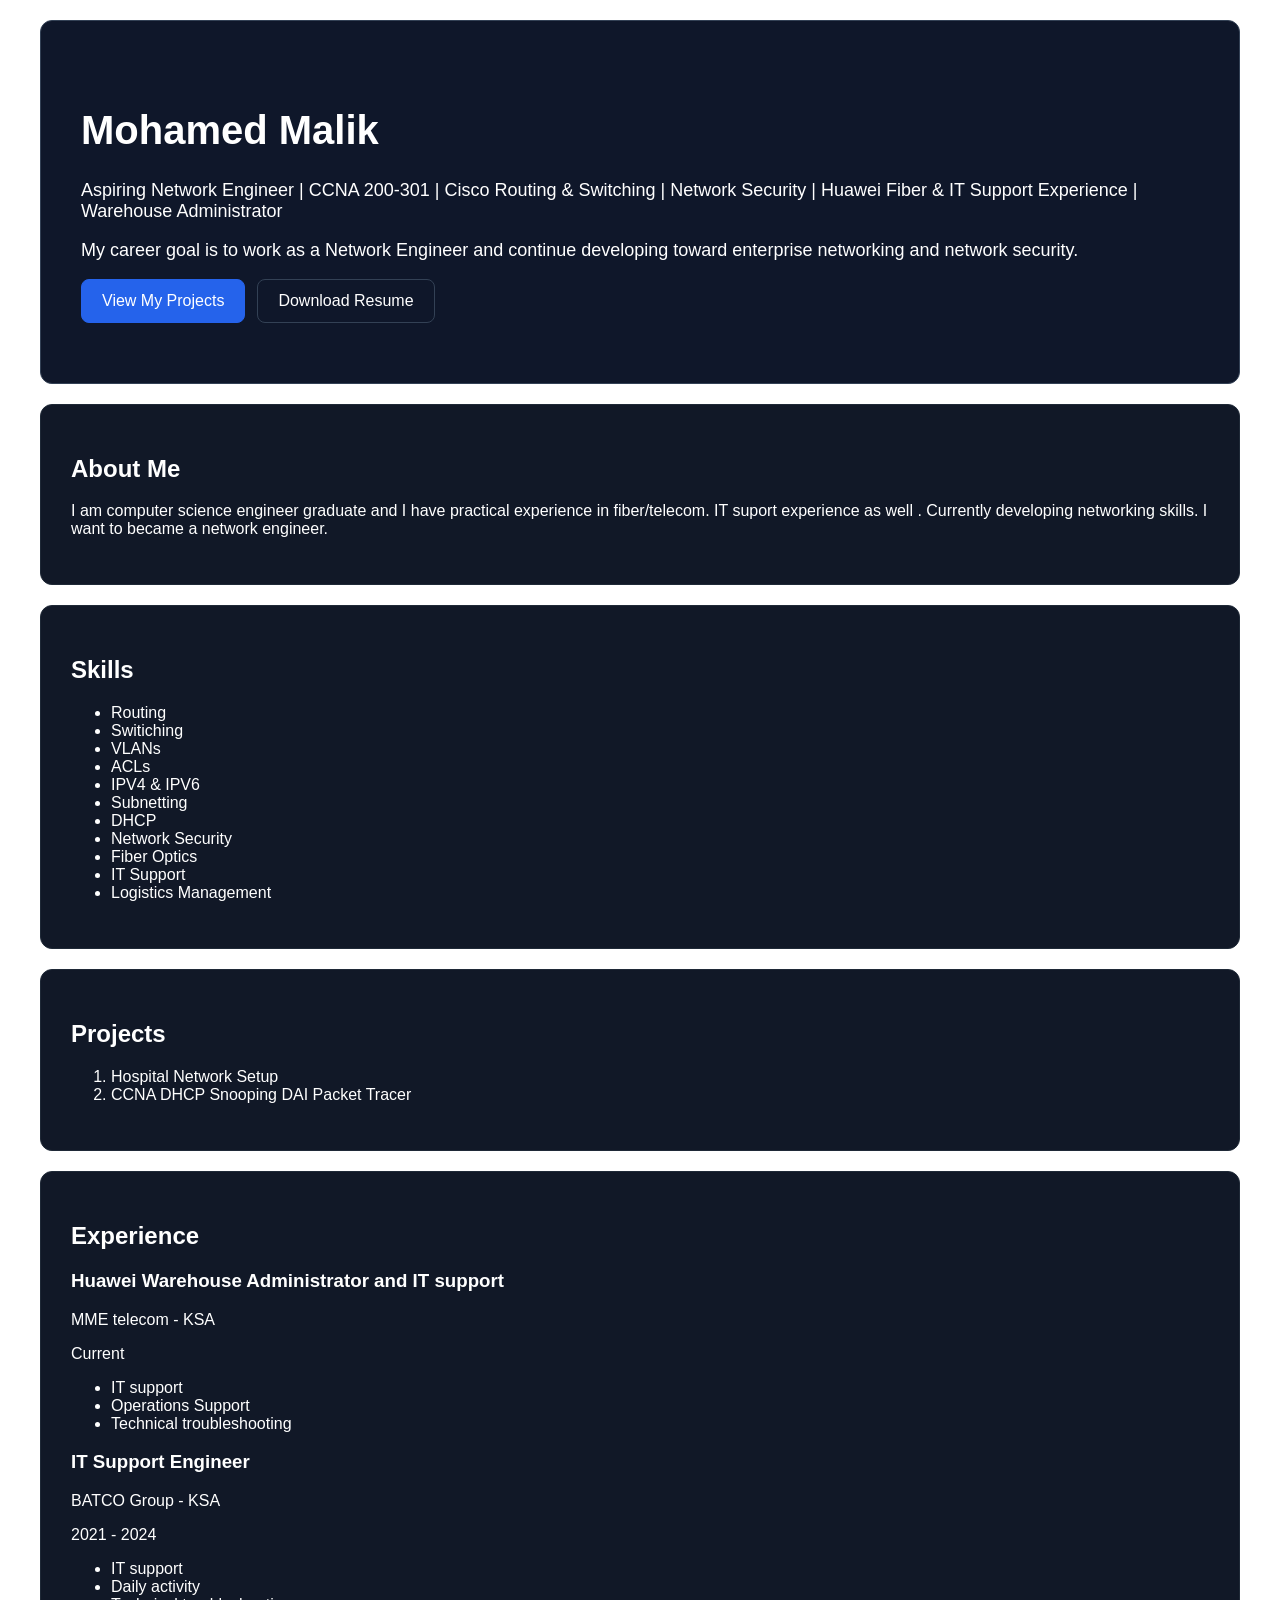
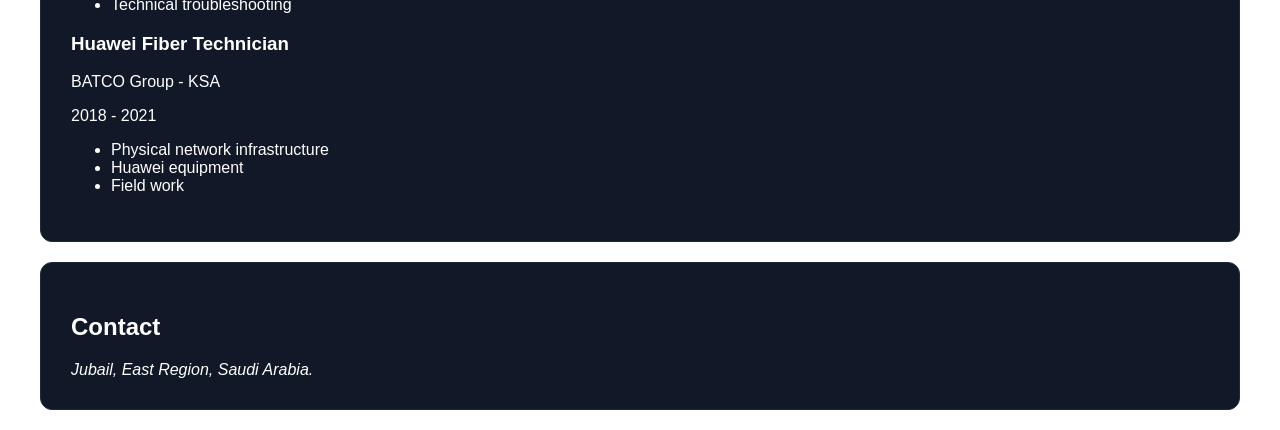
==== docs/index.html @ c97ff4bf "Move website assets into docs folder" ====
<!DOCTYPE html>
<html lang="en">
<head>
    <meta charset="UTF-8">
    <meta name="viewport" content="width=device-width, initial-scale=1.0">
    <title>Mohamed Malik</title>
    <link rel="stylesheet" href="style.css">
</head>
<body>
    <header class="hero">
        <h1>Mohamed Malik</h1>
        <p>Aspiring Network Engineer | CCNA 200-301  | Cisco Routing & Switching | Network Security | Huawei Fiber & IT Support Experience | Warehouse Administrator</p>
        <p>My career goal is to work as a Network Engineer and continue developing toward enterprise networking and network security.</p>
        <div class="hero-buttons">
            <a href="https://github.com/mohamedmalik399" target="_blank" class="primary-button">View My Projects</a>
            <a href="/docs/Mohamed_Malik_Network_Engineer_Resume.pdf" target="_blank" class="secondary-button">Download Resume</a>
        </div>
    </header>
    <main>
        <section class="container">
            <h2>About Me</h2>
            <p>I am computer science engineer graduate and I have practical experience in fiber/telecom. IT suport experience as well . Currently developing networking skills. I want to became a network engineer.</p>
        </section>
        <section class="container">
            <h2>Skills</h2>
                <ul>
                    <li>Routing</li>
                    <li>Switiching</li>
                    <li>VLANs</li>
                    <li>ACLs</li>
                    <li>IPV4 & IPV6</li>
                    <li>Subnetting</li>
                    <li>DHCP</li>
                    <li>Network Security</li>
                    <li>Fiber Optics</li>
                    <li>IT Support</li>
                    <li>Logistics Management</li>
                </ul>
        </section>
        <section class="container">    
            <h2>Projects</h2>
                <ol>
                    <li>Hospital Network Setup</li>
                    <li>CCNA DHCP Snooping DAI Packet Tracer</li>
                </ol>
        </section>
        <section class="container">        
            <h2>Experience</h2>
                <article>
                    <h3>Huawei Warehouse Administrator and IT support</h3>
                    <p>MME telecom - KSA</p>
                    <p>Current</p>
                    <ul>
                        <li>IT support</li>
                        <li>Operations Support</li>
                        <li>Technical troubleshooting</li>
                    </ul>
                </article>
                <article>    
                    <h3>IT Support Engineer</h3>
                    <p>BATCO Group - KSA</p>
                    <p>2021 - 2024</p>
                    <ul>
                        <li>IT support</li>
                        <li>Daily activity</li>
                        <li>Technical troubleshooting</li>
                    </ul>
                </article>
                <article>    
                    <h3>Huawei Fiber Technician</h3>
                    <p>BATCO Group - KSA</p>
                    <p>2018 - 2021</p>
                    <ul>
                        <li>Physical network infrastructure</li>
                        <li>Huawei equipment</li>
                        <li>Field work</li>
                    </ul>
                </article>
        </section>
        <section class="container">        
            <h2>Contact</h2>
            <address>
                Jubail, East Region, Saudi Arabia.
            </address>
        </section>
    </main>
</body>
</html>
---- docs/style.css ----
*{
    box-sizing: border-box;
}
body{
    font-family: Arial;
}
.hero h1{
    font-size: 40px;
}
.hero{
    padding: 60px 40px;
    margin: 20px auto;
    background-color: #0f172a;
    color: white;
    max-width: 1200px;
    border: 1px solid #334155;
    border-radius: 12px;
}
.hero p{
    font-size: 18px;
}
.primary-button{
    background-color: #2563eb;
    transition: background-color 0.2s, transform 0.2s ;
    border: 1px solid #2563eb;
}
.primary-button:hover{
    background-color: #1d4ed8;
    transform: translateY(-2px);
}
.secondary-button {
    border: 1px solid #334155;
}
.primary-button,.secondary-button{
    text-decoration: none;
    display: inline-block;
    padding: 12px 20px;
    color: white;
    border-radius: 8px;
}
.hero-buttons{
    display: flex;
    gap: 12px;
    justify-content: flex-start;
    align-items: center;
}
@media(max-width:600px){
    .hero-buttons{
        flex-direction: column;
        align-items: stretch;
    }
}
.container {
    max-width: 1200px;
    margin: 20px auto;
    padding: 30px;
    background-color: #111827;
    border: 1px solid #1f2937;
    border-radius: 12px;
    color: white;
}
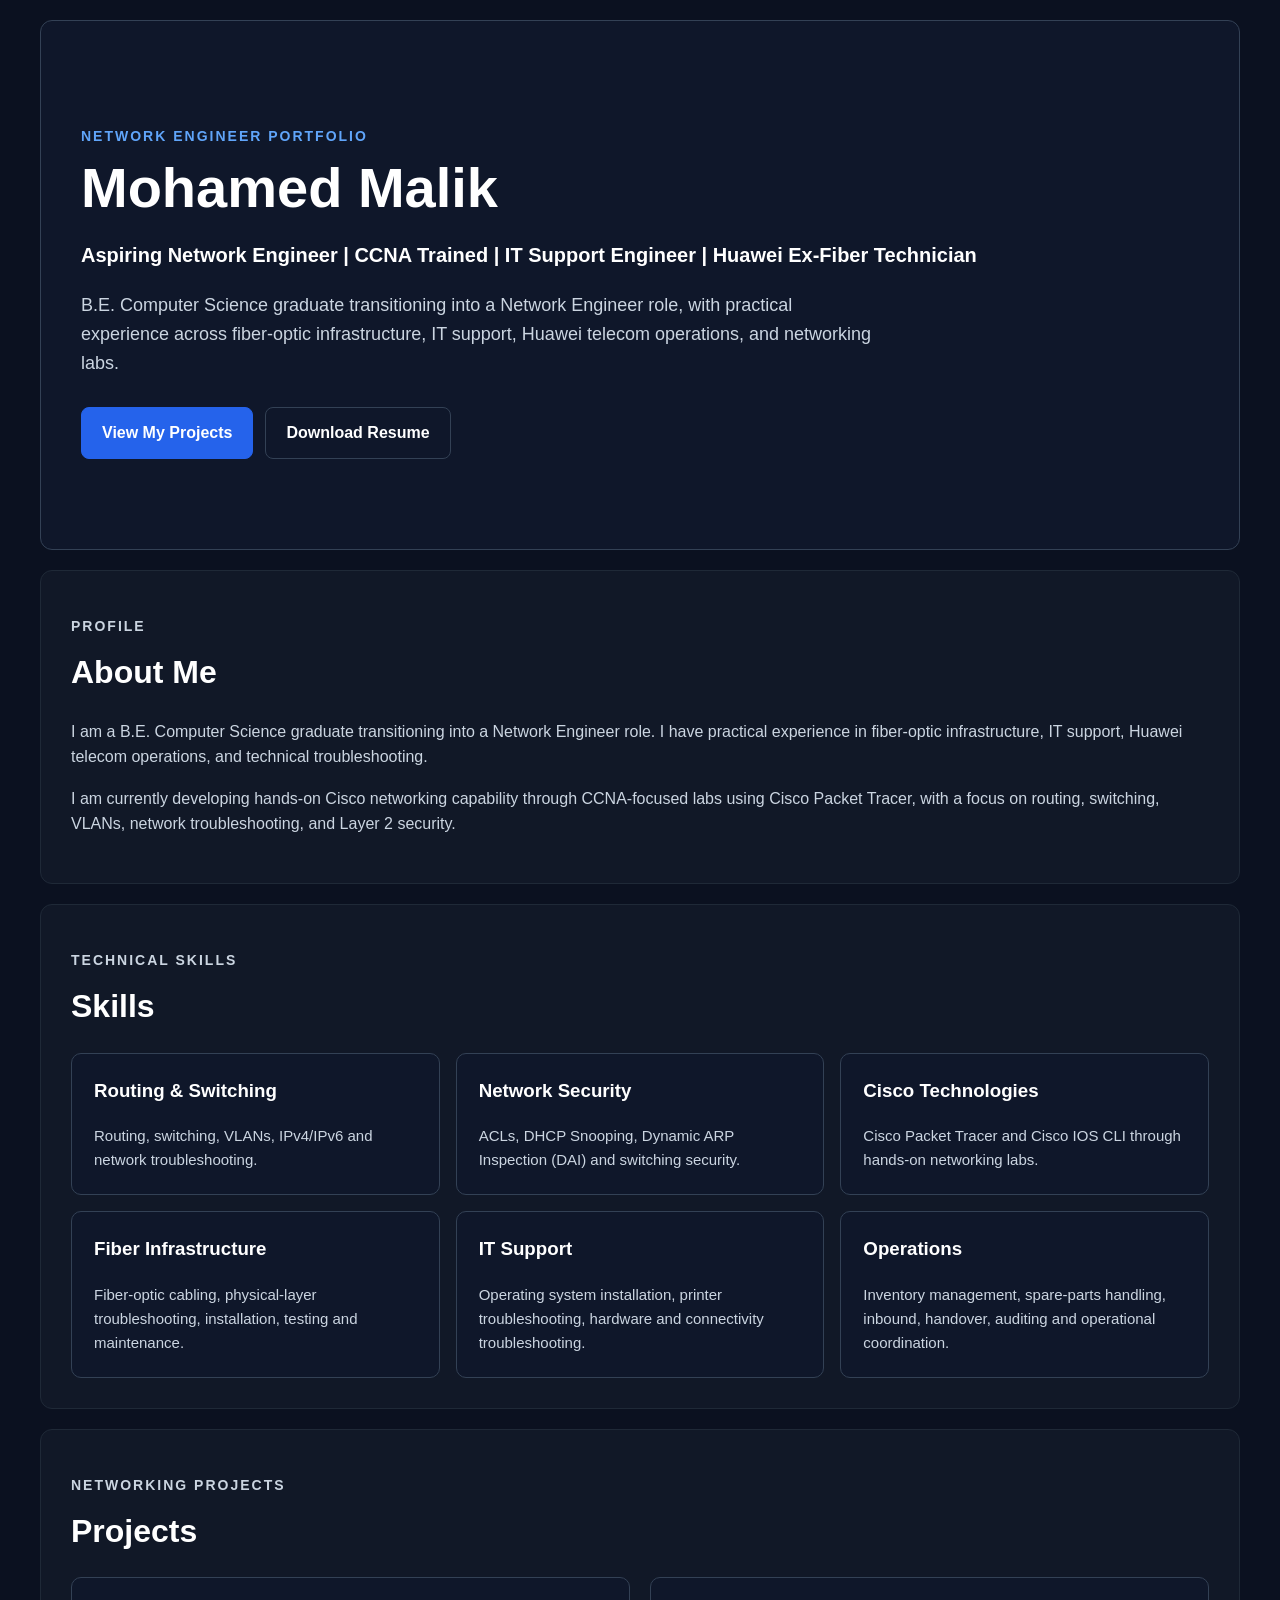
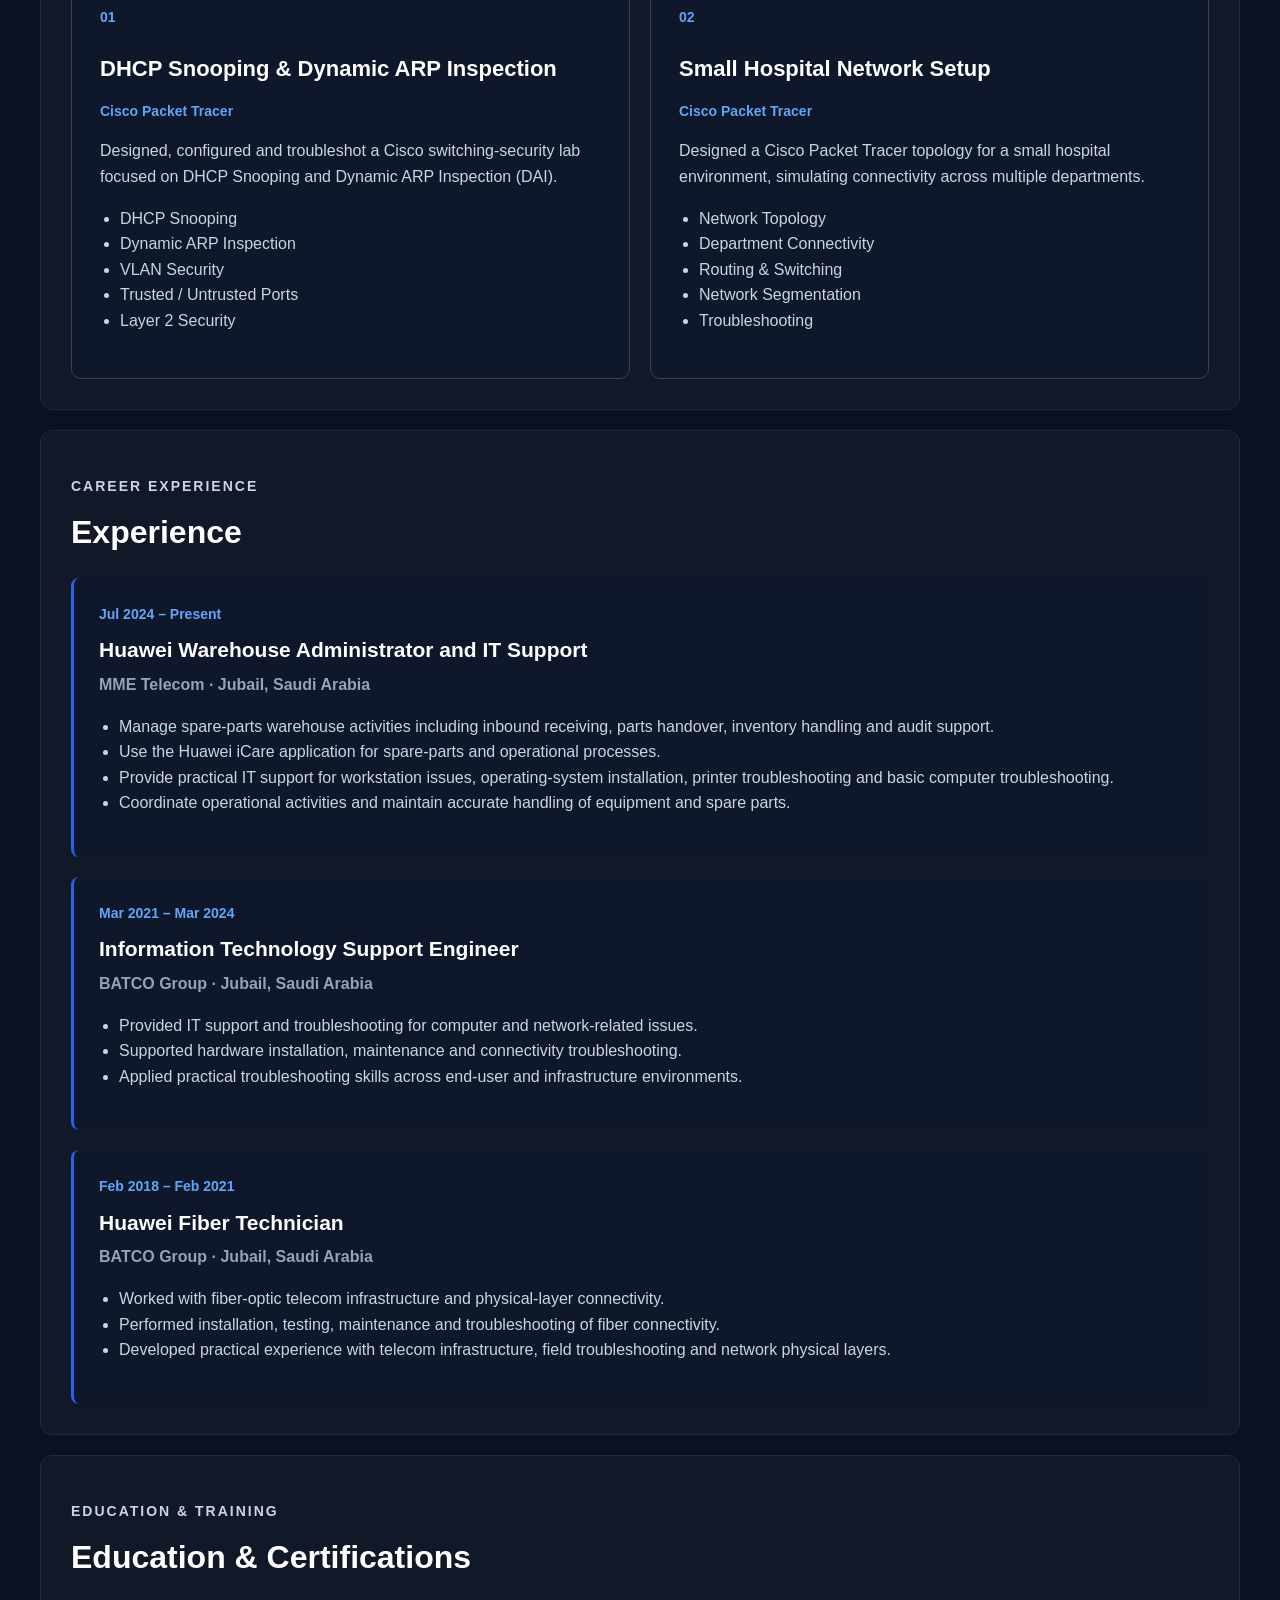
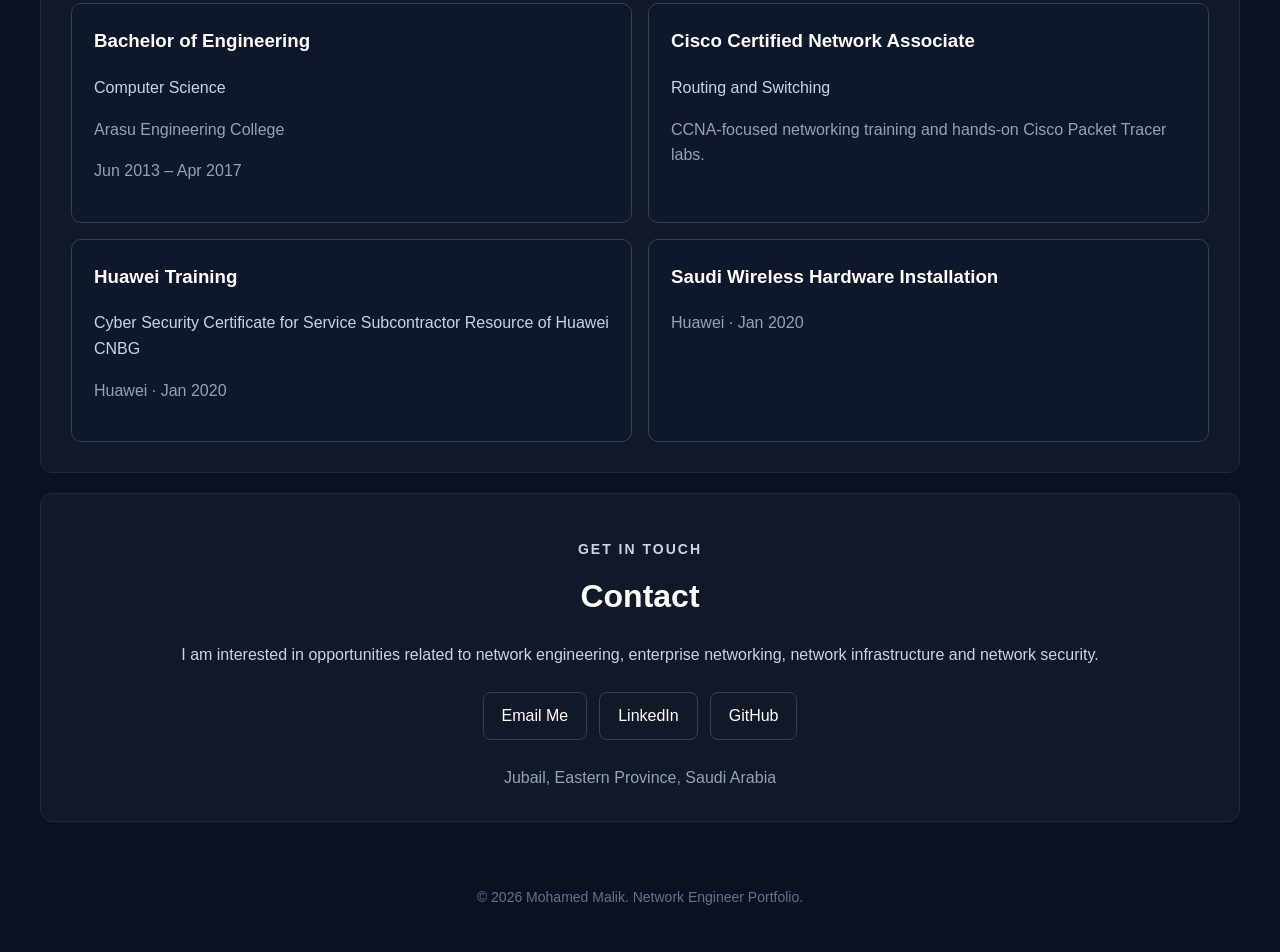
==== commit 5b9dd01a: "updated website" ====
--- a/docs/index.html
+++ b/docs/index.html
@@ -1,88 +1,486 @@
 <!DOCTYPE html>
 <html lang="en">
+
 <head>
     <meta charset="UTF-8">
     <meta name="viewport" content="width=device-width, initial-scale=1.0">
-    <title>Mohamed Malik</title>
+
+    <meta
+        name="description"
+        content="Mohamed Malik - Aspiring Network Engineer with experience in Huawei fiber infrastructure, IT support, telecom operations and Cisco networking labs."
+    >
+
+    <title>Mohamed Malik | Aspiring Network Engineer</title>
+
     <link rel="stylesheet" href="style.css">
 </head>
+
 <body>
+
+    <!-- HERO SECTION -->
     <header class="hero">
-        <h1>Mohamed Malik</h1>
-        <p>Aspiring Network Engineer | CCNA 200-301  | Cisco Routing & Switching | Network Security | Huawei Fiber & IT Support Experience | Warehouse Administrator</p>
-        <p>My career goal is to work as a Network Engineer and continue developing toward enterprise networking and network security.</p>
-        <div class="hero-buttons">
-            <a href="https://github.com/mohamedmalik399" target="_blank" class="primary-button">View My Projects</a>
-            <a href="/docs/Mohamed_Malik_Network_Engineer_Resume.pdf" target="_blank" class="secondary-button">Download Resume</a>
+
+        <div class="hero-content">
+
+            <p class="hero-label">NETWORK ENGINEER PORTFOLIO</p>
+
+            <h1>Mohamed Malik</h1>
+
+            <p class="hero-title">
+                Aspiring Network Engineer | CCNA Trained | IT Support Engineer |
+                Huawei Ex-Fiber Technician
+            </p>
+
+            <p class="hero-description">
+                B.E. Computer Science graduate transitioning into a Network Engineer role,
+                with practical experience across fiber-optic infrastructure, IT support,
+                Huawei telecom operations, and networking labs.
+            </p>
+
+            <div class="hero-buttons">
+
+                <a href="#projects" class="primary-button">
+                    View My Projects
+                </a>
+
+                <a
+                    href="Mohamed_Malik_Network_Engineer_Resume.pdf"
+                    class="secondary-button"
+                    download
+                >
+                    Download Resume
+                </a>
+
+            </div>
+
         </div>
+
     </header>
+
+
     <main>
+
+        <!-- ABOUT -->
         <section class="container">
+
+            <p class="section-label">PROFILE</p>
+
             <h2>About Me</h2>
-            <p>I am computer science engineer graduate and I have practical experience in fiber/telecom. IT suport experience as well . Currently developing networking skills. I want to became a network engineer.</p>
-        </section>
+
+            <p>
+                I am a B.E. Computer Science graduate transitioning into a
+                Network Engineer role. I have practical experience in fiber-optic
+                infrastructure, IT support, Huawei telecom operations, and
+                technical troubleshooting.
+            </p>
+
+            <p>
+                I am currently developing hands-on Cisco networking capability
+                through CCNA-focused labs using Cisco Packet Tracer, with a focus
+                on routing, switching, VLANs, network troubleshooting, and
+                Layer 2 security.
+            </p>
+
+        </section>
+
+
+        <!-- SKILLS -->
         <section class="container">
+
+            <p class="section-label">TECHNICAL SKILLS</p>
+
             <h2>Skills</h2>
-                <ul>
-                    <li>Routing</li>
-                    <li>Switiching</li>
-                    <li>VLANs</li>
-                    <li>ACLs</li>
-                    <li>IPV4 & IPV6</li>
-                    <li>Subnetting</li>
-                    <li>DHCP</li>
-                    <li>Network Security</li>
-                    <li>Fiber Optics</li>
-                    <li>IT Support</li>
-                    <li>Logistics Management</li>
-                </ul>
-        </section>
-        <section class="container">    
+
+            <div class="skills-grid">
+
+                <div class="skill-card">
+                    <h3>Routing & Switching</h3>
+                    <p>
+                        Routing, switching, VLANs, IPv4/IPv6 and network
+                        troubleshooting.
+                    </p>
+                </div>
+
+                <div class="skill-card">
+                    <h3>Network Security</h3>
+                    <p>
+                        ACLs, DHCP Snooping, Dynamic ARP Inspection (DAI)
+                        and switching security.
+                    </p>
+                </div>
+
+                <div class="skill-card">
+                    <h3>Cisco Technologies</h3>
+                    <p>
+                        Cisco Packet Tracer and Cisco IOS CLI through
+                        hands-on networking labs.
+                    </p>
+                </div>
+
+                <div class="skill-card">
+                    <h3>Fiber Infrastructure</h3>
+                    <p>
+                        Fiber-optic cabling, physical-layer troubleshooting,
+                        installation, testing and maintenance.
+                    </p>
+                </div>
+
+                <div class="skill-card">
+                    <h3>IT Support</h3>
+                    <p>
+                        Operating system installation, printer troubleshooting,
+                        hardware and connectivity troubleshooting.
+                    </p>
+                </div>
+
+                <div class="skill-card">
+                    <h3>Operations</h3>
+                    <p>
+                        Inventory management, spare-parts handling, inbound,
+                        handover, auditing and operational coordination.
+                    </p>
+                </div>
+
+            </div>
+
+        </section>
+
+
+        <!-- PROJECTS -->
+        <section class="container" id="projects">
+
+            <p class="section-label">NETWORKING PROJECTS</p>
+
             <h2>Projects</h2>
-                <ol>
-                    <li>Hospital Network Setup</li>
-                    <li>CCNA DHCP Snooping DAI Packet Tracer</li>
-                </ol>
-        </section>
-        <section class="container">        
+
+            <div class="projects-grid">
+
+                <article class="project-card">
+
+                    <div class="project-number">
+                        01
+                    </div>
+
+                    <h3>
+                        DHCP Snooping & Dynamic ARP Inspection
+                    </h3>
+
+                    <p class="project-tech">
+                        Cisco Packet Tracer
+                    </p>
+
+                    <p>
+                        Designed, configured and troubleshot a Cisco
+                        switching-security lab focused on DHCP Snooping
+                        and Dynamic ARP Inspection (DAI).
+                    </p>
+
+                    <ul>
+                        <li>DHCP Snooping</li>
+                        <li>Dynamic ARP Inspection</li>
+                        <li>VLAN Security</li>
+                        <li>Trusted / Untrusted Ports</li>
+                        <li>Layer 2 Security</li>
+                    </ul>
+
+                </article>
+
+
+                <article class="project-card">
+
+                    <div class="project-number">
+                        02
+                    </div>
+
+                    <h3>
+                        Small Hospital Network Setup
+                    </h3>
+
+                    <p class="project-tech">
+                        Cisco Packet Tracer
+                    </p>
+
+                    <p>
+                        Designed a Cisco Packet Tracer topology for a
+                        small hospital environment, simulating connectivity
+                        across multiple departments.
+                    </p>
+
+                    <ul>
+                        <li>Network Topology</li>
+                        <li>Department Connectivity</li>
+                        <li>Routing & Switching</li>
+                        <li>Network Segmentation</li>
+                        <li>Troubleshooting</li>
+                    </ul>
+
+                </article>
+
+            </div>
+
+        </section>
+
+
+        <!-- EXPERIENCE -->
+        <section class="container">
+
+            <p class="section-label">CAREER EXPERIENCE</p>
+
             <h2>Experience</h2>
-                <article>
-                    <h3>Huawei Warehouse Administrator and IT support</h3>
-                    <p>MME telecom - KSA</p>
-                    <p>Current</p>
+
+            <div class="timeline">
+
+                <article class="experience-card">
+
+                    <div class="experience-date">
+                        Jul 2024 – Present
+                    </div>
+
+                    <h3>
+                        Huawei Warehouse Administrator and IT Support
+                    </h3>
+
+                    <p class="company">
+                        MME Telecom · Jubail, Saudi Arabia
+                    </p>
+
                     <ul>
-                        <li>IT support</li>
-                        <li>Operations Support</li>
-                        <li>Technical troubleshooting</li>
+                        <li>
+                            Manage spare-parts warehouse activities including
+                            inbound receiving, parts handover, inventory handling
+                            and audit support.
+                        </li>
+
+                        <li>
+                            Use the Huawei iCare application for spare-parts
+                            and operational processes.
+                        </li>
+
+                        <li>
+                            Provide practical IT support for workstation issues,
+                            operating-system installation, printer troubleshooting
+                            and basic computer troubleshooting.
+                        </li>
+
+                        <li>
+                            Coordinate operational activities and maintain
+                            accurate handling of equipment and spare parts.
+                        </li>
                     </ul>
+
                 </article>
-                <article>    
-                    <h3>IT Support Engineer</h3>
-                    <p>BATCO Group - KSA</p>
-                    <p>2021 - 2024</p>
+
+
+                <article class="experience-card">
+
+                    <div class="experience-date">
+                        Mar 2021 – Mar 2024
+                    </div>
+
+                    <h3>
+                        Information Technology Support Engineer
+                    </h3>
+
+                    <p class="company">
+                        BATCO Group · Jubail, Saudi Arabia
+                    </p>
+
                     <ul>
-                        <li>IT support</li>
-                        <li>Daily activity</li>
-                        <li>Technical troubleshooting</li>
+                        <li>
+                            Provided IT support and troubleshooting for computer
+                            and network-related issues.
+                        </li>
+
+                        <li>
+                            Supported hardware installation, maintenance and
+                            connectivity troubleshooting.
+                        </li>
+
+                        <li>
+                            Applied practical troubleshooting skills across
+                            end-user and infrastructure environments.
+                        </li>
                     </ul>
+
                 </article>
-                <article>    
-                    <h3>Huawei Fiber Technician</h3>
-                    <p>BATCO Group - KSA</p>
-                    <p>2018 - 2021</p>
+
+
+                <article class="experience-card">
+
+                    <div class="experience-date">
+                        Feb 2018 – Feb 2021
+                    </div>
+
+                    <h3>
+                        Huawei Fiber Technician
+                    </h3>
+
+                    <p class="company">
+                        BATCO Group · Jubail, Saudi Arabia
+                    </p>
+
                     <ul>
-                        <li>Physical network infrastructure</li>
-                        <li>Huawei equipment</li>
-                        <li>Field work</li>
+                        <li>
+                            Worked with fiber-optic telecom infrastructure
+                            and physical-layer connectivity.
+                        </li>
+
+                        <li>
+                            Performed installation, testing, maintenance and
+                            troubleshooting of fiber connectivity.
+                        </li>
+
+                        <li>
+                            Developed practical experience with telecom
+                            infrastructure, field troubleshooting and network
+                            physical layers.
+                        </li>
                     </ul>
+
                 </article>
-        </section>
-        <section class="container">        
+
+            </div>
+
+        </section>
+
+
+        <!-- EDUCATION & CERTIFICATIONS -->
+        <section class="container">
+
+            <p class="section-label">EDUCATION & TRAINING</p>
+
+            <h2>Education & Certifications</h2>
+
+            <div class="education-grid">
+
+                <div class="education-card">
+
+                    <h3>
+                        Bachelor of Engineering
+                    </h3>
+
+                    <p>
+                        Computer Science
+                    </p>
+
+                    <p class="muted">
+                        Arasu Engineering College
+                    </p>
+
+                    <p class="muted">
+                        Jun 2013 – Apr 2017
+                    </p>
+
+                </div>
+
+
+                <div class="education-card">
+
+                    <h3>
+                        Cisco Certified Network Associate
+                    </h3>
+
+                    <p>
+                        Routing and Switching
+                    </p>
+
+                    <p class="muted">
+                        CCNA-focused networking training and
+                        hands-on Cisco Packet Tracer labs.
+                    </p>
+
+                </div>
+
+
+                <div class="education-card">
+
+                    <h3>
+                        Huawei Training
+                    </h3>
+
+                    <p>
+                        Cyber Security Certificate for Service
+                        Subcontractor Resource of Huawei CNBG
+                    </p>
+
+                    <p class="muted">
+                        Huawei · Jan 2020
+                    </p>
+
+                </div>
+
+
+                <div class="education-card">
+
+                    <h3>
+                        Saudi Wireless Hardware Installation
+                    </h3>
+
+                    <p class="muted">
+                        Huawei · Jan 2020
+                    </p>
+
+                </div>
+
+            </div>
+
+        </section>
+
+
+        <!-- CONTACT -->
+        <section class="container contact-section">
+
+            <p class="section-label">GET IN TOUCH</p>
+
             <h2>Contact</h2>
+
+            <p>
+                I am interested in opportunities related to network engineering,
+                enterprise networking, network infrastructure and network security.
+            </p>
+
+            <div class="contact-links">
+
+                <a href="mailto:mohamedmalik399@gmail.com">
+                    Email Me
+                </a>
+
+                <a
+                    href="https://linkedin.com/in/mohamed-malik-3866b1143"
+                    target="_blank"
+                    rel="noopener noreferrer"
+                >
+                    LinkedIn
+                </a>
+
+                <a
+                    href="https://github.com/mohamedmalik399"
+                    target="_blank"
+                    rel="noopener noreferrer"
+                >
+                    GitHub
+                </a>
+
+            </div>
+
             <address>
-                Jubail, East Region, Saudi Arabia.
+                Jubail, Eastern Province, Saudi Arabia
             </address>
-        </section>
+
+        </section>
+
     </main>
+
+
+    <!-- FOOTER -->
+    <footer>
+
+        <p>
+            © 2026 Mohamed Malik. Network Engineer Portfolio.
+        </p>
+
+    </footer>
+
 </body>
+
 </html>
--- a/docs/style.css
+++ b/docs/style.css
@@ -1,61 +1,510 @@
-*{
+/* ================================
+   GLOBAL
+================================ */
+
+* {
     box-sizing: border-box;
 }
-body{
-    font-family: Arial;
-}
-.hero h1{
-    font-size: 40px;
-}
-.hero{
-    padding: 60px 40px;
+
+html {
+    scroll-behavior: smooth;
+}
+
+body {
+    margin: 0;
+    font-family: Arial, sans-serif;
+    background-color: #0b1120;
+    color: #e5e7eb;
+    line-height: 1.6;
+}
+
+
+/* ================================
+   HERO
+================================ */
+
+.hero {
+    padding: 90px 40px;
     margin: 20px auto;
+    max-width: 1200px;
+
     background-color: #0f172a;
     color: white;
-    max-width: 1200px;
+
     border: 1px solid #334155;
     border-radius: 12px;
 }
-.hero p{
+
+.hero-content {
+    max-width: 900px;
+}
+
+.hero-label,
+.section-label {
+    margin-bottom: 10px;
+
+    color: #60a5fa;
+
+    font-size: 14px;
+    font-weight: bold;
+    letter-spacing: 2px;
+}
+
+.hero h1 {
+    margin: 0 0 15px;
+
+    font-size: 56px;
+    line-height: 1.1;
+}
+
+.hero-title {
+    margin-bottom: 20px;
+
+    font-size: 20px;
+    font-weight: bold;
+}
+
+.hero-description {
+    max-width: 800px;
+
+    color: #cbd5e1;
     font-size: 18px;
 }
-.primary-button{
-    background-color: #2563eb;
-    transition: background-color 0.2s, transform 0.2s ;
-    border: 1px solid #2563eb;
-}
-.primary-button:hover{
-    background-color: #1d4ed8;
-    transform: translateY(-2px);
-}
-.secondary-button {
-    border: 1px solid #334155;
-}
-.primary-button,.secondary-button{
-    text-decoration: none;
-    display: inline-block;
-    padding: 12px 20px;
-    color: white;
-    border-radius: 8px;
-}
-.hero-buttons{
+
+
+/* ================================
+   HERO BUTTONS
+================================ */
+
+.hero-buttons {
     display: flex;
     gap: 12px;
+
     justify-content: flex-start;
     align-items: center;
-}
-@media(max-width:600px){
-    .hero-buttons{
-        flex-direction: column;
-        align-items: stretch;
-    }
-}
+
+    margin-top: 30px;
+}
+
+.primary-button,
+.secondary-button {
+    display: inline-block;
+
+    padding: 12px 20px;
+
+    color: white;
+    text-decoration: none;
+
+    border-radius: 8px;
+
+    font-weight: bold;
+}
+
+.primary-button {
+    background-color: #2563eb;
+
+    border: 1px solid #2563eb;
+
+    transition:
+        background-color 0.2s,
+        transform 0.2s;
+}
+
+.primary-button:hover {
+    background-color: #1d4ed8;
+
+    transform: translateY(-2px);
+}
+
+.secondary-button {
+    background-color: transparent;
+
+    border: 1px solid #334155;
+
+    transition:
+        background-color 0.2s,
+        border-color 0.2s,
+        transform 0.2s;
+}
+
+.secondary-button:hover {
+    background-color: #1e293b;
+
+    border-color: #475569;
+
+    transform: translateY(-2px);
+}
+
+
+/* ================================
+   CONTAINER
+================================ */
+
 .container {
     max-width: 1200px;
+
     margin: 20px auto;
+
     padding: 30px;
+
     background-color: #111827;
+
     border: 1px solid #1f2937;
+
     border-radius: 12px;
-    color: white;
+}
+
+.container h2 {
+    margin-top: 0;
+    margin-bottom: 20px;
+
+    font-size: 32px;
+
+    color: white;
+}
+
+.container p {
+    color: #cbd5e1;
+}
+
+
+/* ================================
+   SKILLS
+================================ */
+
+.skills-grid {
+    display: grid;
+
+    grid-template-columns: repeat(3, 1fr);
+
+    gap: 16px;
+}
+
+.skill-card {
+    padding: 22px;
+
+    background-color: #0f172a;
+
+    border: 1px solid #334155;
+
+    border-radius: 10px;
+
+    transition:
+        transform 0.2s,
+        border-color 0.2s;
+}
+
+.skill-card:hover {
+    transform: translateY(-3px);
+
+    border-color: #2563eb;
+}
+
+.skill-card h3 {
+    margin-top: 0;
+
+    color: white;
+}
+
+.skill-card p {
+    margin-bottom: 0;
+
+    font-size: 15px;
+}
+
+
+/* ================================
+   PROJECTS
+================================ */
+
+.projects-grid {
+    display: grid;
+
+    grid-template-columns: repeat(2, 1fr);
+
+    gap: 20px;
+}
+
+.project-card {
+    padding: 28px;
+
+    background-color: #0f172a;
+
+    border: 1px solid #334155;
+
+    border-radius: 10px;
+
+    transition:
+        transform 0.2s,
+        border-color 0.2s;
+}
+
+.project-card:hover {
+    transform: translateY(-3px);
+
+    border-color: #2563eb;
+}
+
+.project-number {
+    margin-bottom: 15px;
+
+    color: #60a5fa;
+
+    font-size: 14px;
+    font-weight: bold;
+}
+
+.project-card h3 {
+    margin-bottom: 8px;
+
+    color: white;
+
+    font-size: 22px;
+}
+
+.project-tech {
+    color: #60a5fa !important;
+
+    font-size: 14px;
+    font-weight: bold;
+}
+
+.project-card ul {
+    padding-left: 20px;
+
+    color: #cbd5e1;
+}
+
+
+/* ================================
+   EXPERIENCE
+================================ */
+
+.timeline {
+    display: flex;
+
+    flex-direction: column;
+
+    gap: 20px;
+}
+
+.experience-card {
+    padding: 25px;
+
+    background-color: #0f172a;
+
+    border-left: 3px solid #2563eb;
+
+    border-radius: 8px;
+}
+
+.experience-date {
+    margin-bottom: 8px;
+
+    color: #60a5fa;
+
+    font-size: 14px;
+    font-weight: bold;
+}
+
+.experience-card h3 {
+    margin: 0 0 5px;
+
+    color: white;
+
+    font-size: 21px;
+}
+
+.company {
+    margin-top: 0;
+
+    color: #94a3b8 !important;
+
+    font-weight: bold;
+}
+
+.experience-card ul {
+    padding-left: 20px;
+
+    color: #cbd5e1;
+}
+
+
+/* ================================
+   EDUCATION
+================================ */
+
+.education-grid {
+    display: grid;
+
+    grid-template-columns: repeat(2, 1fr);
+
+    gap: 16px;
+}
+
+.education-card {
+    padding: 22px;
+
+    background-color: #0f172a;
+
+    border: 1px solid #334155;
+
+    border-radius: 10px;
+}
+
+.education-card h3 {
+    margin-top: 0;
+
+    color: white;
+}
+
+.muted {
+    color: #94a3b8 !important;
+}
+
+
+/* ================================
+   CONTACT
+================================ */
+
+.contact-section {
+    text-align: center;
+}
+
+.contact-links {
+    display: flex;
+
+    justify-content: center;
+    align-items: center;
+
+    gap: 12px;
+
+    margin: 25px 0;
+}
+
+.contact-links a {
+    display: inline-block;
+
+    padding: 10px 18px;
+
+    color: white;
+
+    text-decoration: none;
+
+    border: 1px solid #334155;
+
+    border-radius: 8px;
+
+    transition:
+        background-color 0.2s,
+        border-color 0.2s,
+        transform 0.2s;
+}
+
+.contact-links a:hover {
+    background-color: #1e293b;
+
+    border-color: #2563eb;
+
+    transform: translateY(-2px);
+}
+
+address {
+    color: #94a3b8;
+
+    font-style: normal;
+}
+
+
+/* ================================
+   FOOTER
+================================ */
+
+footer {
+    padding: 30px 20px;
+
+    text-align: center;
+
+    color: #64748b;
+
+    font-size: 14px;
+}
+
+
+/* ================================
+   RESPONSIVE DESIGN
+================================ */
+
+@media (max-width: 900px) {
+
+    .skills-grid {
+        grid-template-columns: repeat(2, 1fr);
+    }
+
+    .hero h1 {
+        font-size: 48px;
+    }
+
+}
+
+
+/* ================================
+   MOBILE
+================================ */
+
+@media (max-width: 600px) {
+
+    .hero {
+        padding: 60px 25px;
+
+        margin: 10px;
+    }
+
+    .hero h1 {
+        font-size: 40px;
+    }
+
+    .hero-title {
+        font-size: 18px;
+    }
+
+    .hero-description {
+        font-size: 16px;
+    }
+
+    .hero-buttons {
+        flex-direction: column;
+
+        align-items: stretch;
+    }
+
+    .primary-button,
+    .secondary-button {
+        text-align: center;
+    }
+
+    .container {
+        margin: 15px 10px;
+
+        padding: 25px;
+    }
+
+    .container h2 {
+        font-size: 28px;
+    }
+
+    .skills-grid,
+    .projects-grid,
+    .education-grid {
+        grid-template-columns: 1fr;
+    }
+
+    .contact-links {
+        flex-direction: column;
+    }
+
+    .contact-links a {
+        width: 100%;
+    }
+
 }
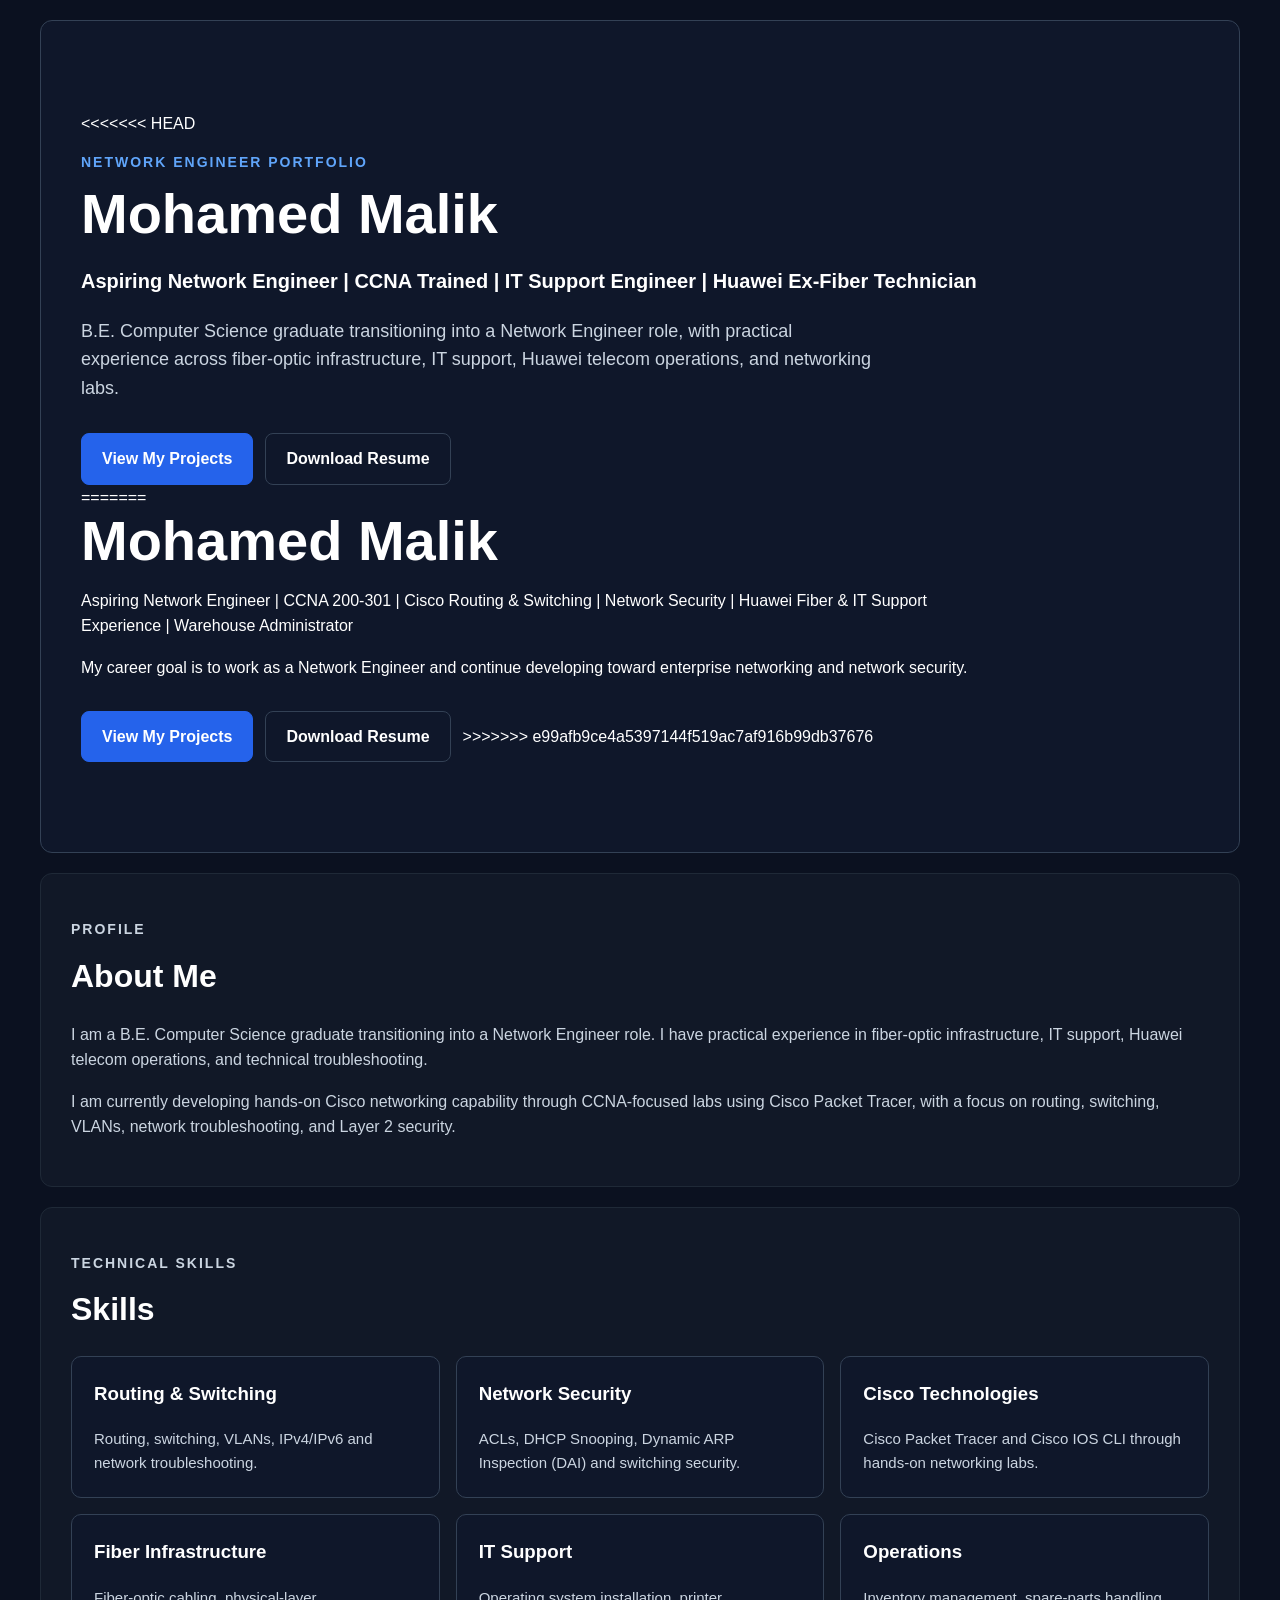
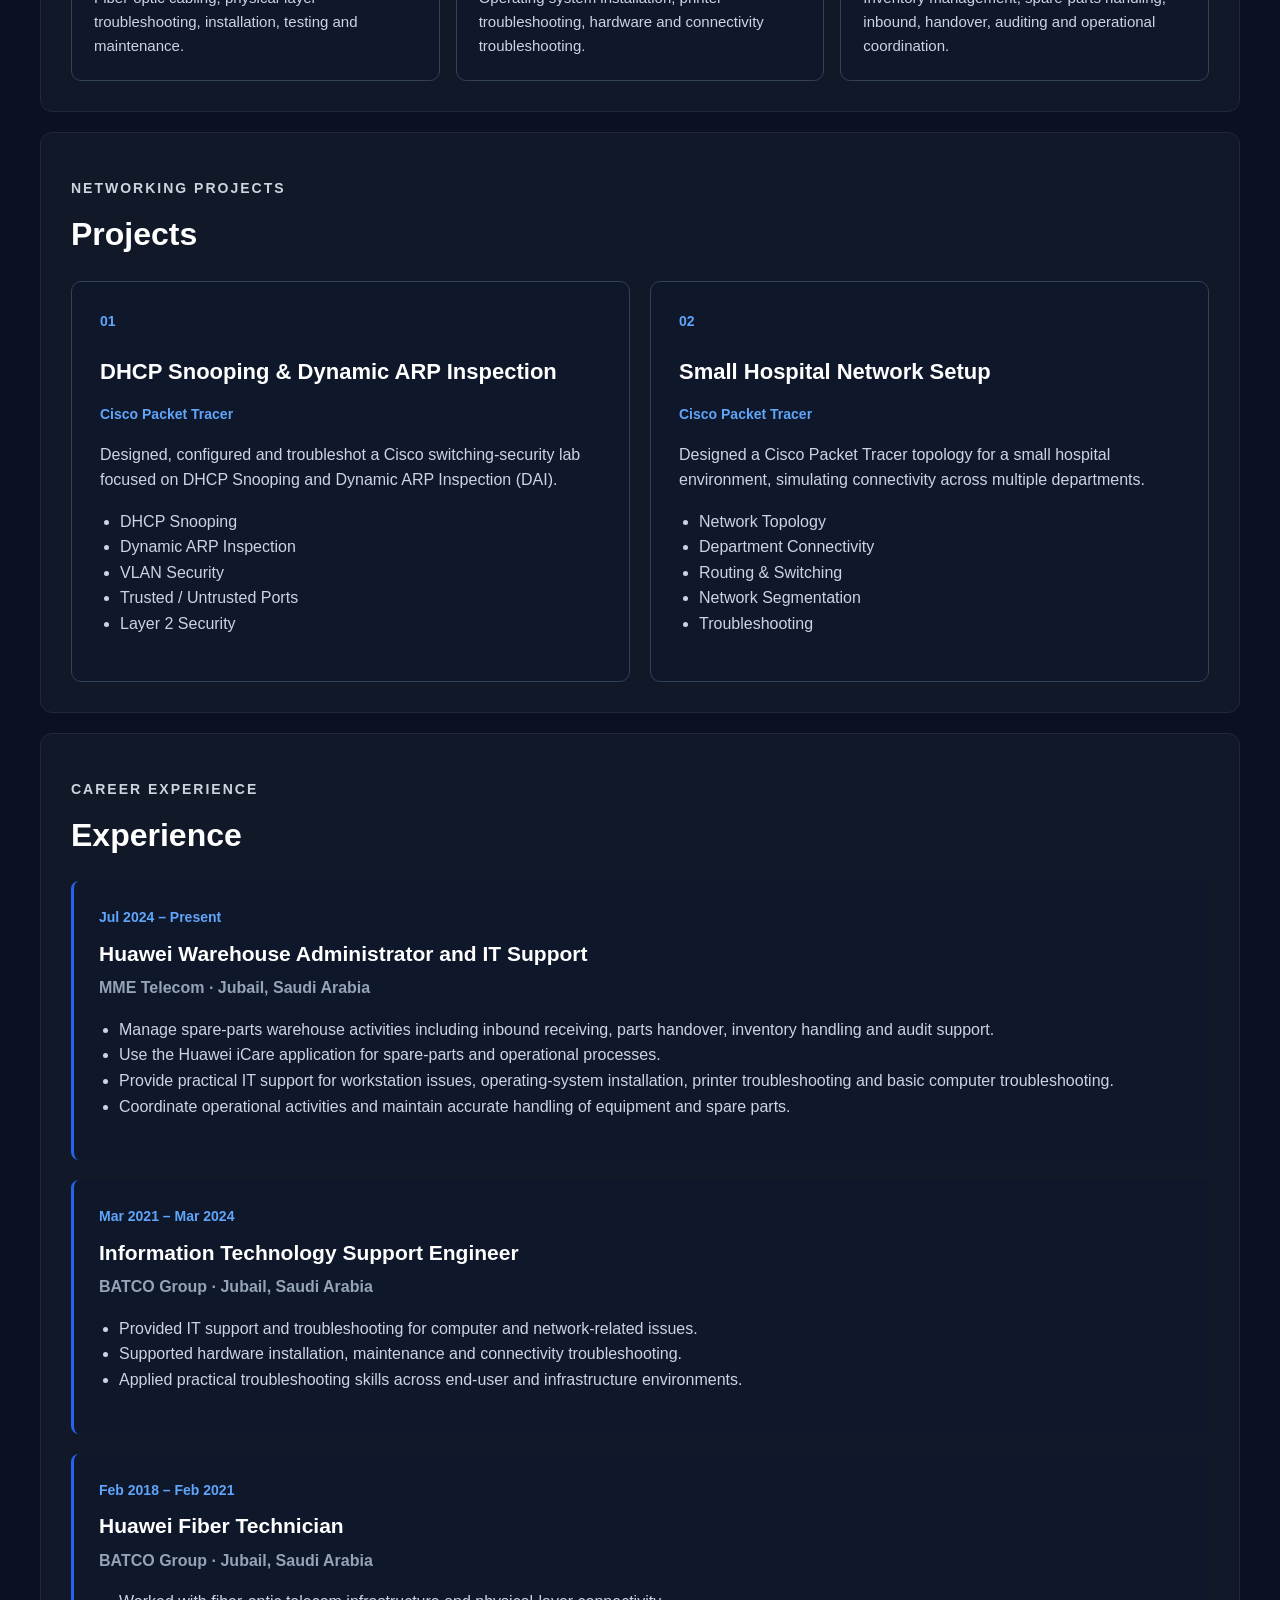
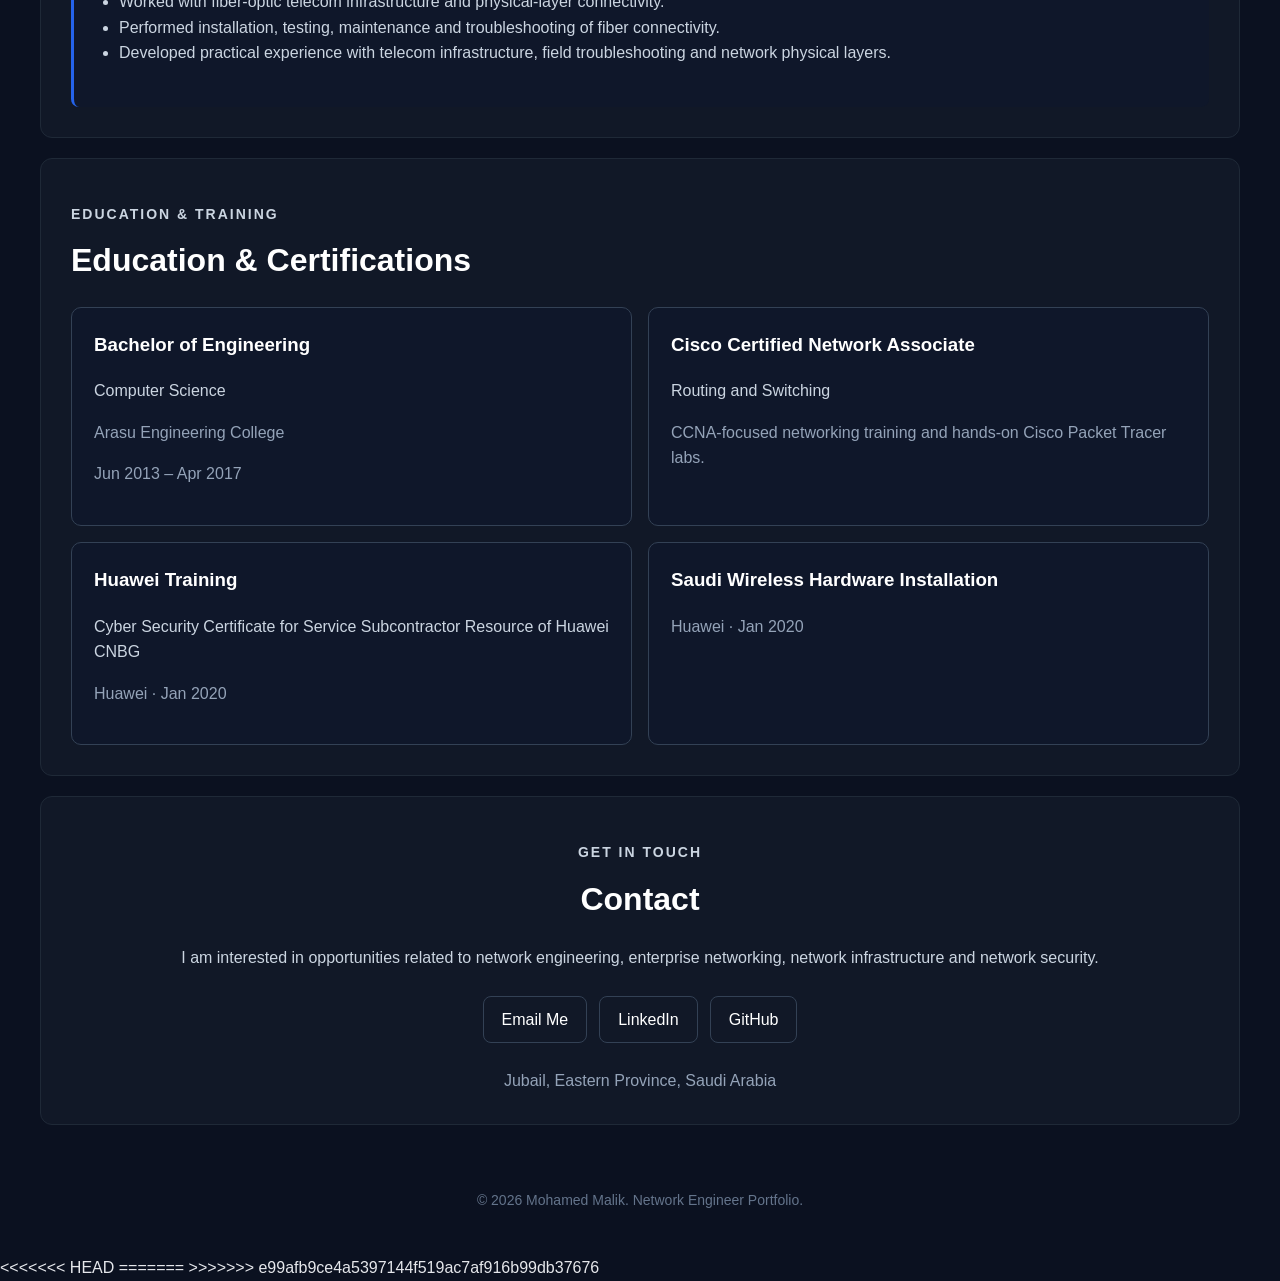
==== commit c479ccf4: "Merge origin/main into main" ====
--- a/docs/index.html
+++ b/docs/index.html
@@ -19,6 +19,7 @@
 
     <!-- HERO SECTION -->
     <header class="hero">
+<<<<<<< HEAD
 
         <div class="hero-content">
 
@@ -53,6 +54,14 @@
 
             </div>
 
+=======
+        <h1>Mohamed Malik</h1>
+        <p>Aspiring Network Engineer | CCNA 200-301  | Cisco Routing & Switching | Network Security | Huawei Fiber & IT Support Experience | Warehouse Administrator</p>
+        <p>My career goal is to work as a Network Engineer and continue developing toward enterprise networking and network security.</p>
+        <div class="hero-buttons">
+            <a href="https://github.com/mohamedmalik399" target="_blank" class="primary-button">View My Projects</a>
+            <a href="resume.pdf" target="_blank" class="secondary-button">Download Resume</a>
+>>>>>>> e99afb9ce4a5397144f519ac7af916b99db37676
         </div>
 
     </header>
@@ -482,5 +491,9 @@
     </footer>
 
 </body>
-
-</html>+<<<<<<< HEAD
+
+</html>
+=======
+</html>
+>>>>>>> e99afb9ce4a5397144f519ac7af916b99db37676
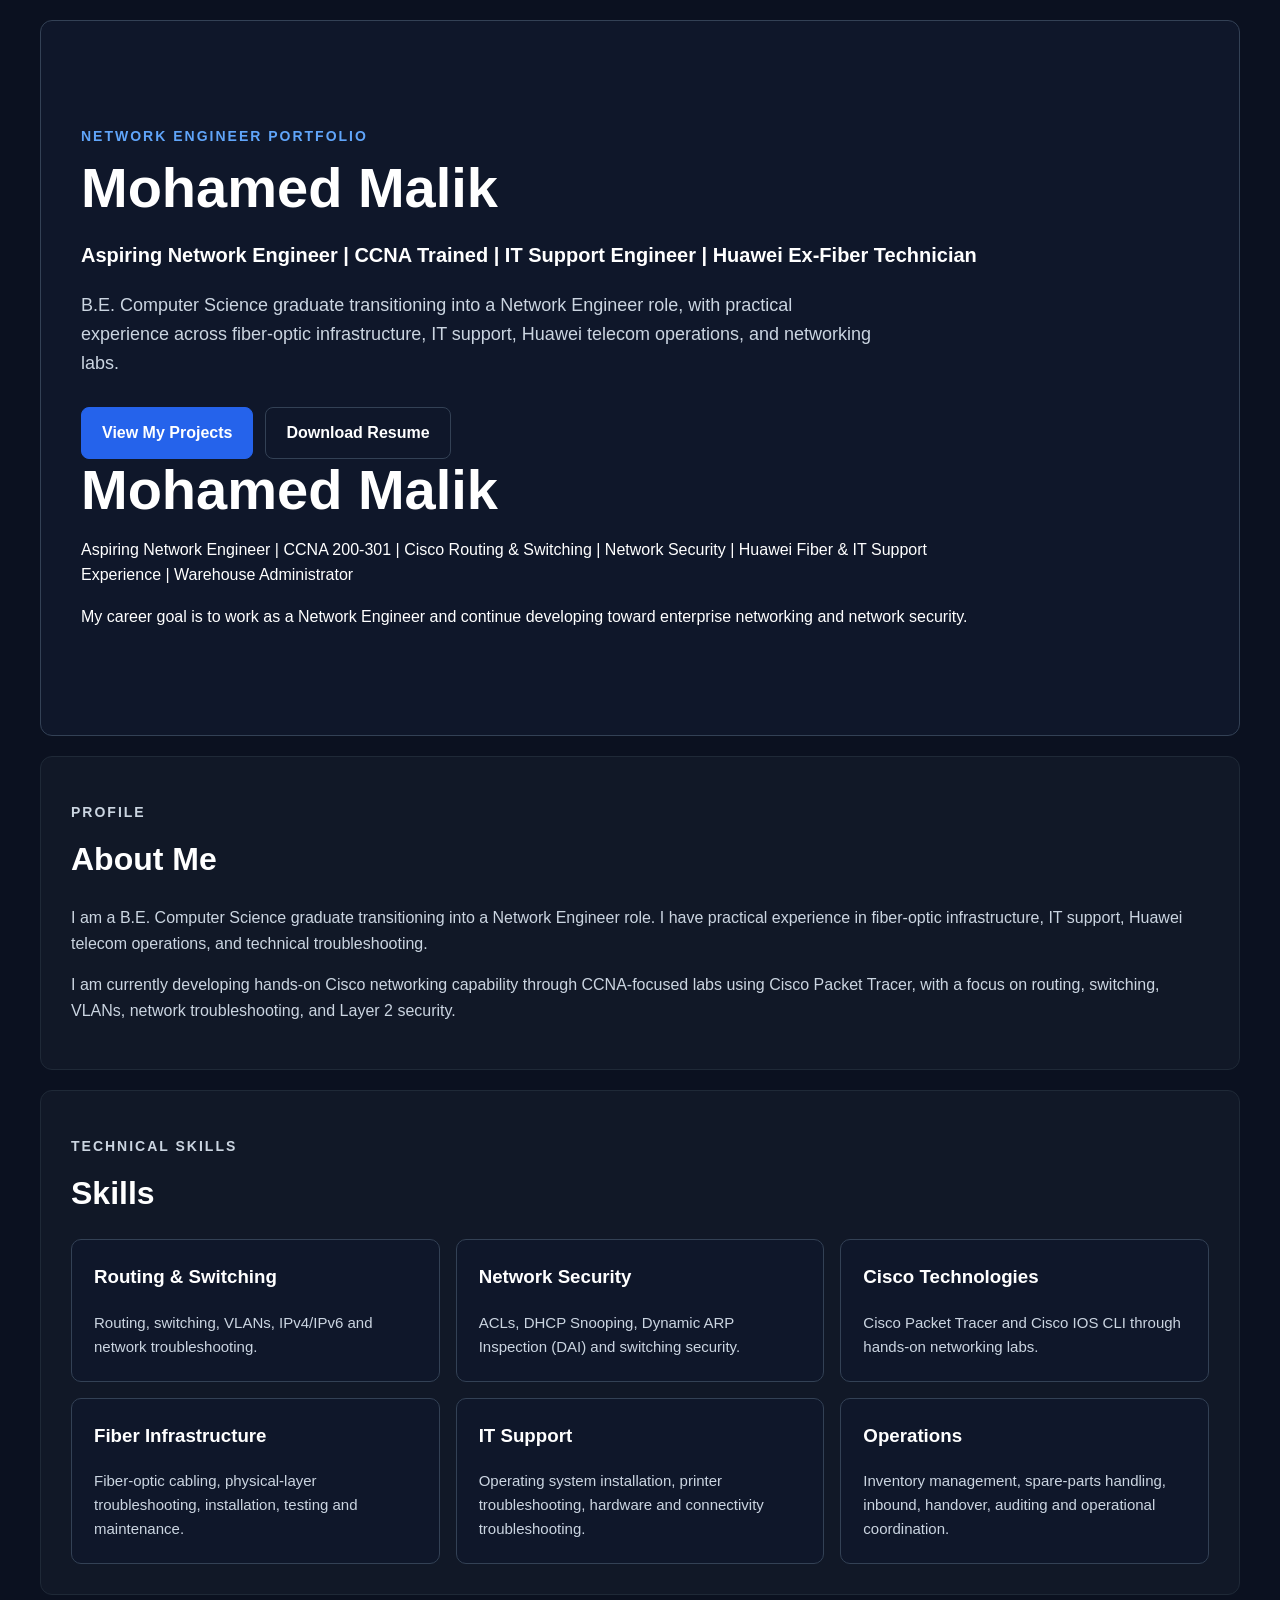
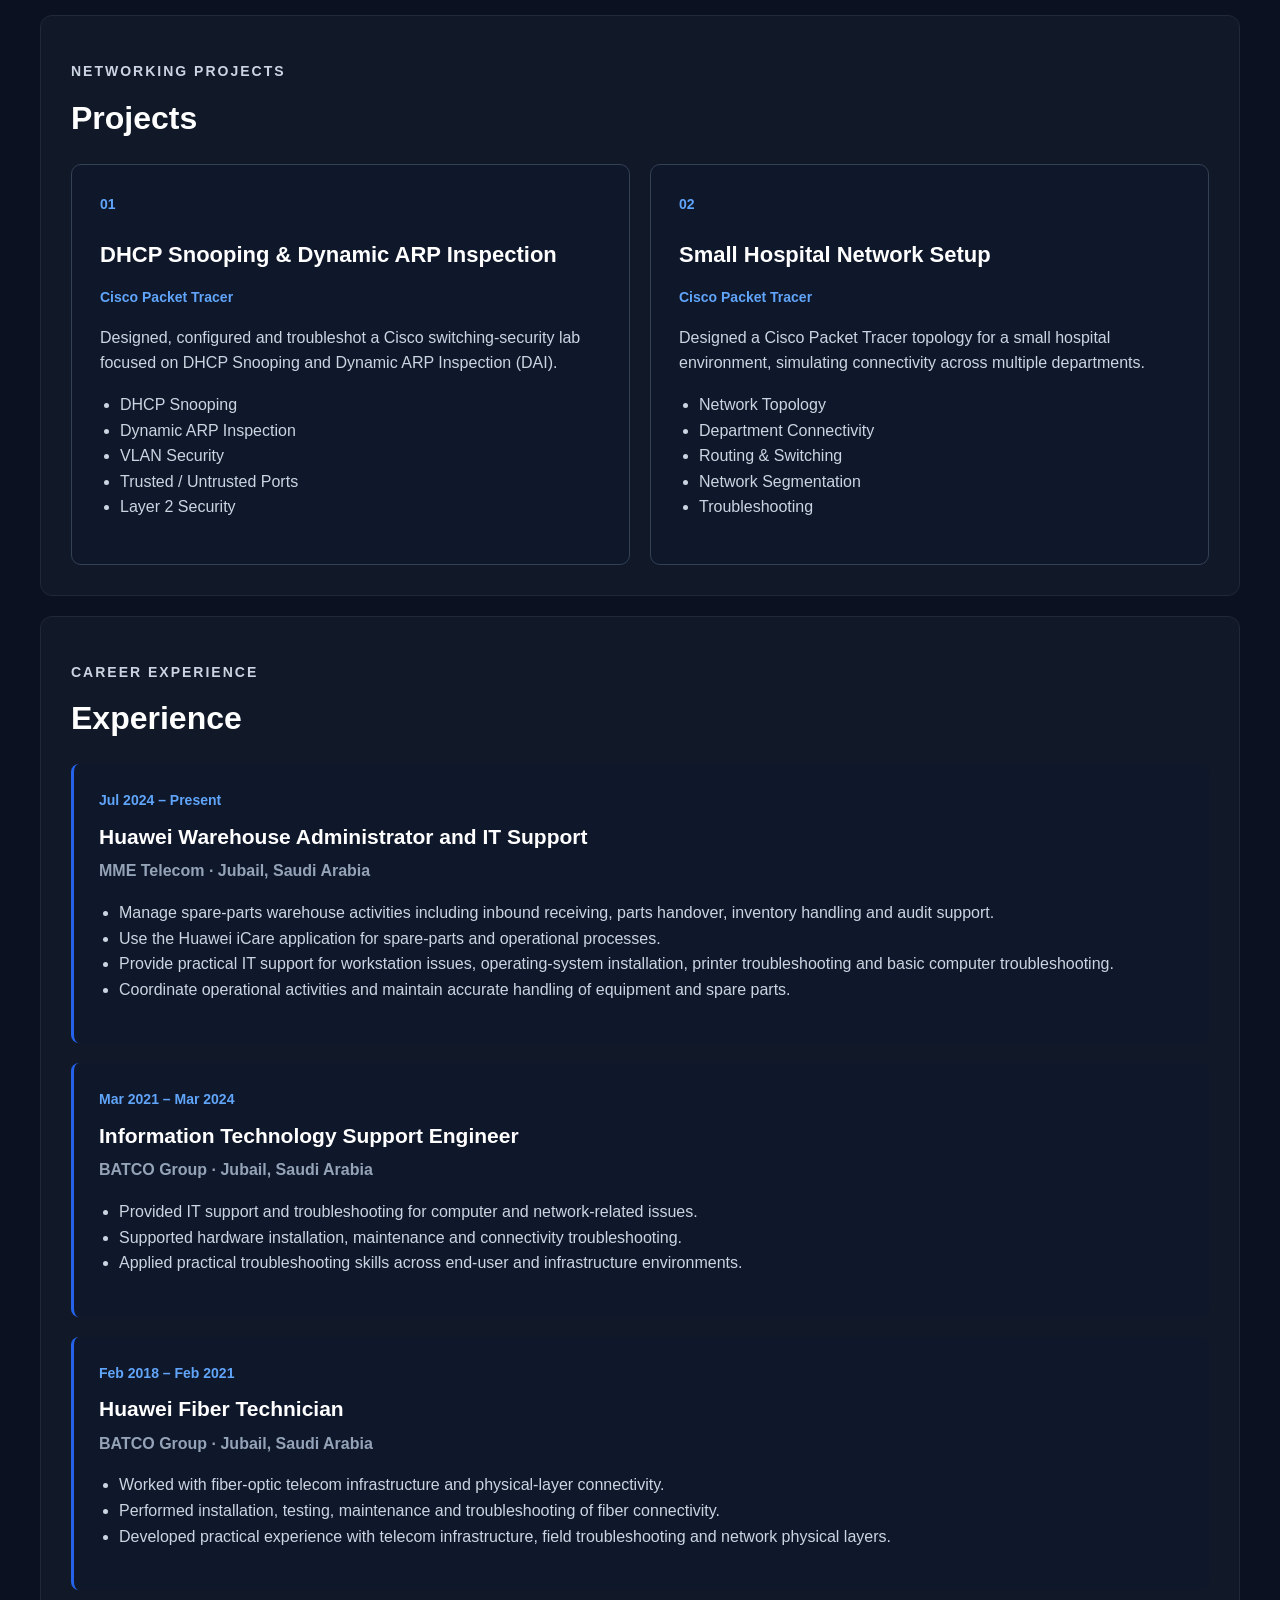
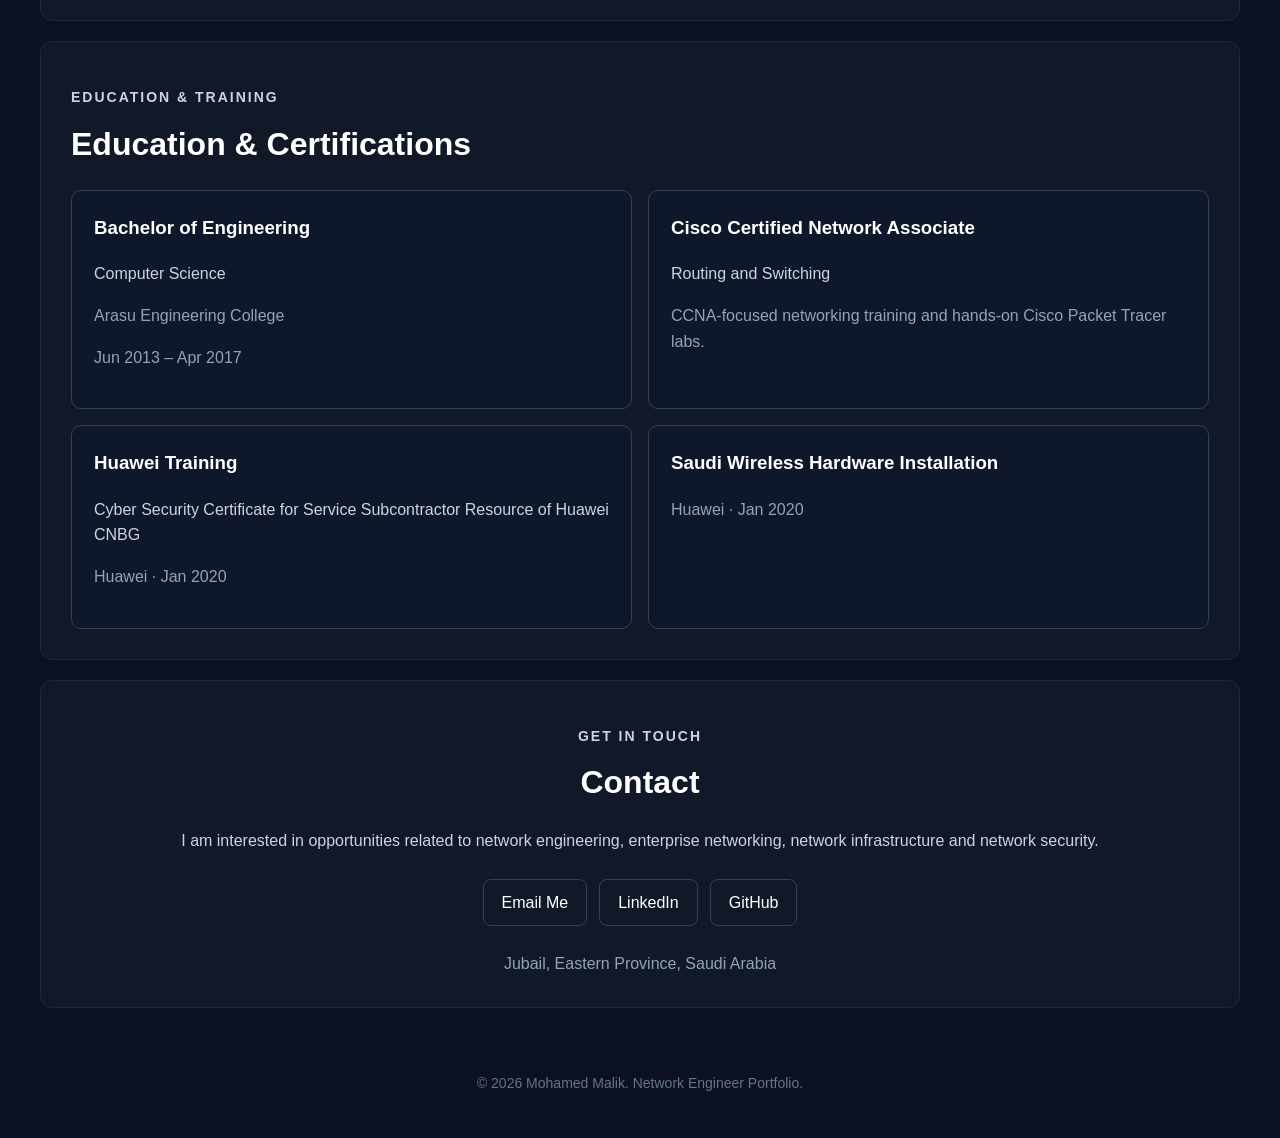
==== commit f56a26a2: "Refactor hero section in index.html Removed duplicate content and cleaned up the hero section." ====
--- a/docs/index.html
+++ b/docs/index.html
@@ -19,7 +19,7 @@
 
     <!-- HERO SECTION -->
     <header class="hero">
-<<<<<<< HEAD
+
 
         <div class="hero-content">
 
@@ -54,15 +54,11 @@
 
             </div>
 
-=======
+
         <h1>Mohamed Malik</h1>
         <p>Aspiring Network Engineer | CCNA 200-301  | Cisco Routing & Switching | Network Security | Huawei Fiber & IT Support Experience | Warehouse Administrator</p>
         <p>My career goal is to work as a Network Engineer and continue developing toward enterprise networking and network security.</p>
-        <div class="hero-buttons">
-            <a href="https://github.com/mohamedmalik399" target="_blank" class="primary-button">View My Projects</a>
-            <a href="resume.pdf" target="_blank" class="secondary-button">Download Resume</a>
->>>>>>> e99afb9ce4a5397144f519ac7af916b99db37676
-        </div>
+    
 
     </header>
 
@@ -491,9 +487,5 @@
     </footer>
 
 </body>
-<<<<<<< HEAD
 
 </html>
-=======
-</html>
->>>>>>> e99afb9ce4a5397144f519ac7af916b99db37676
